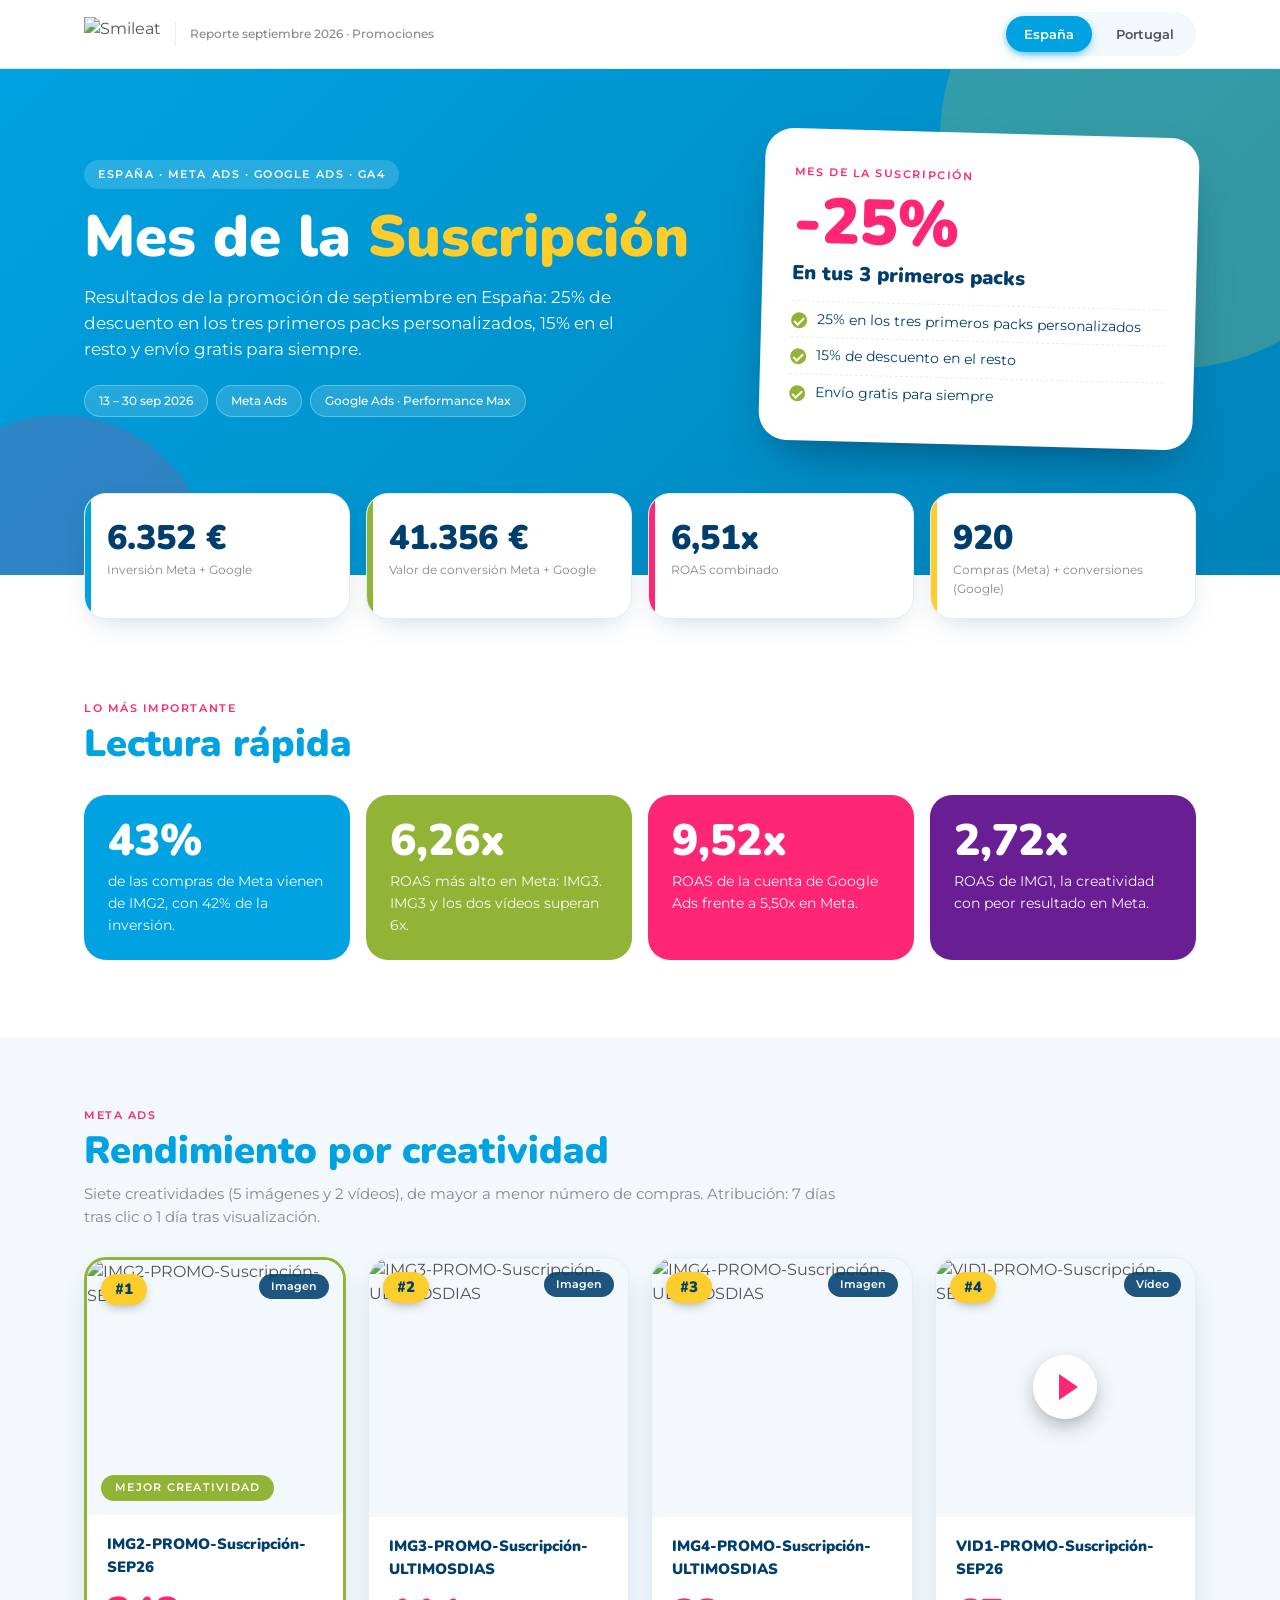
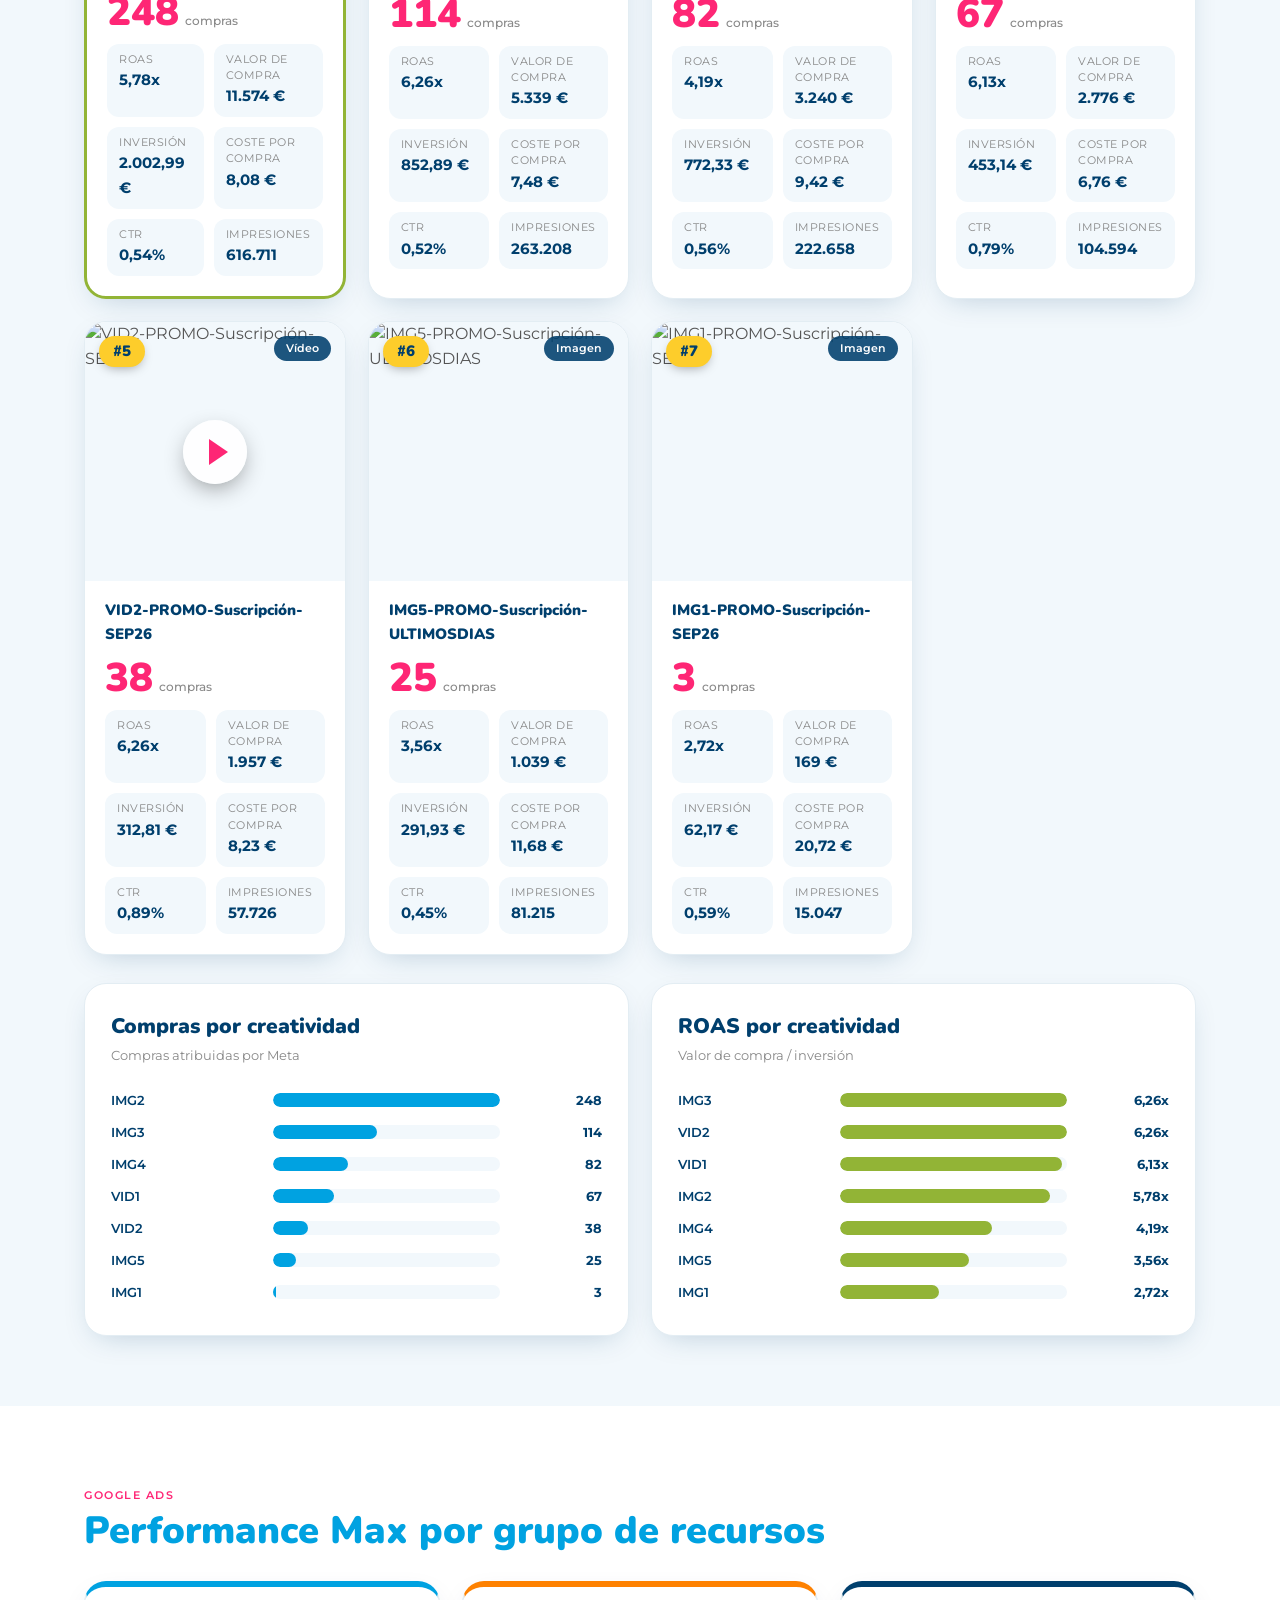
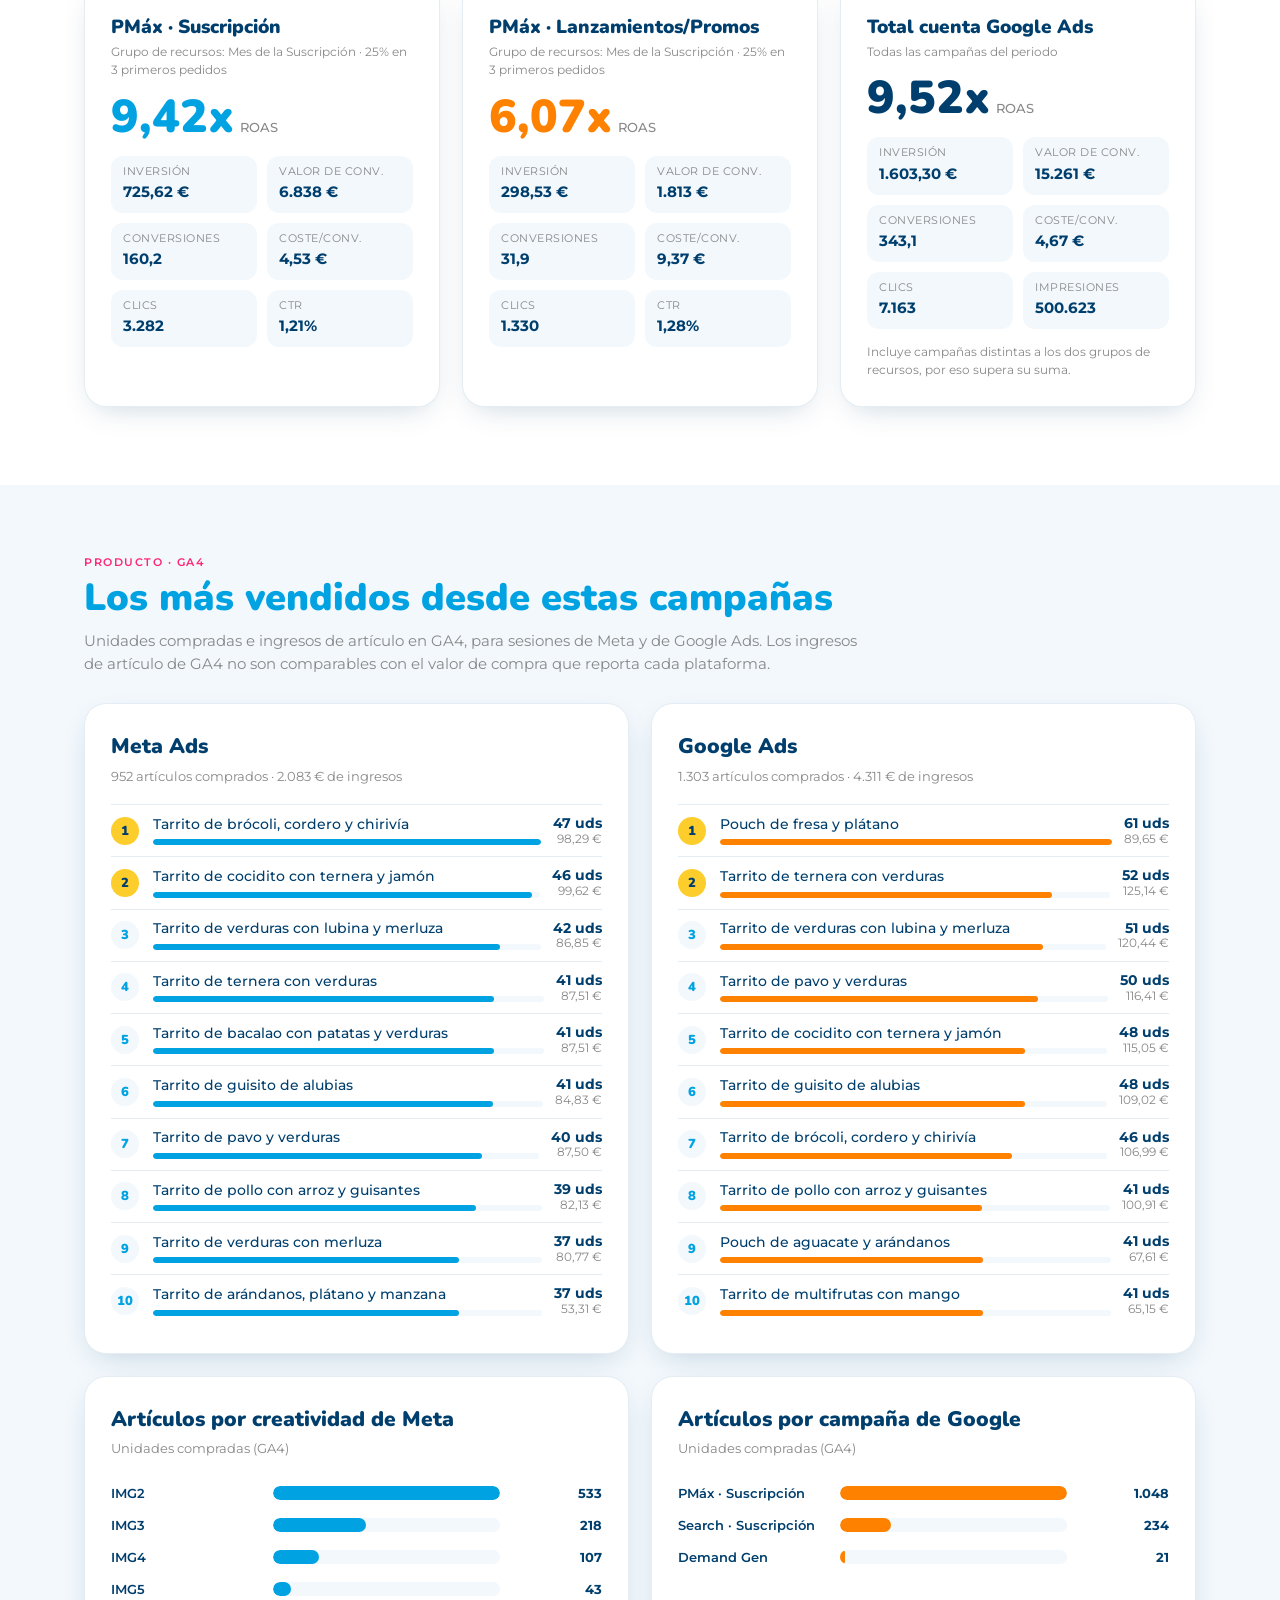
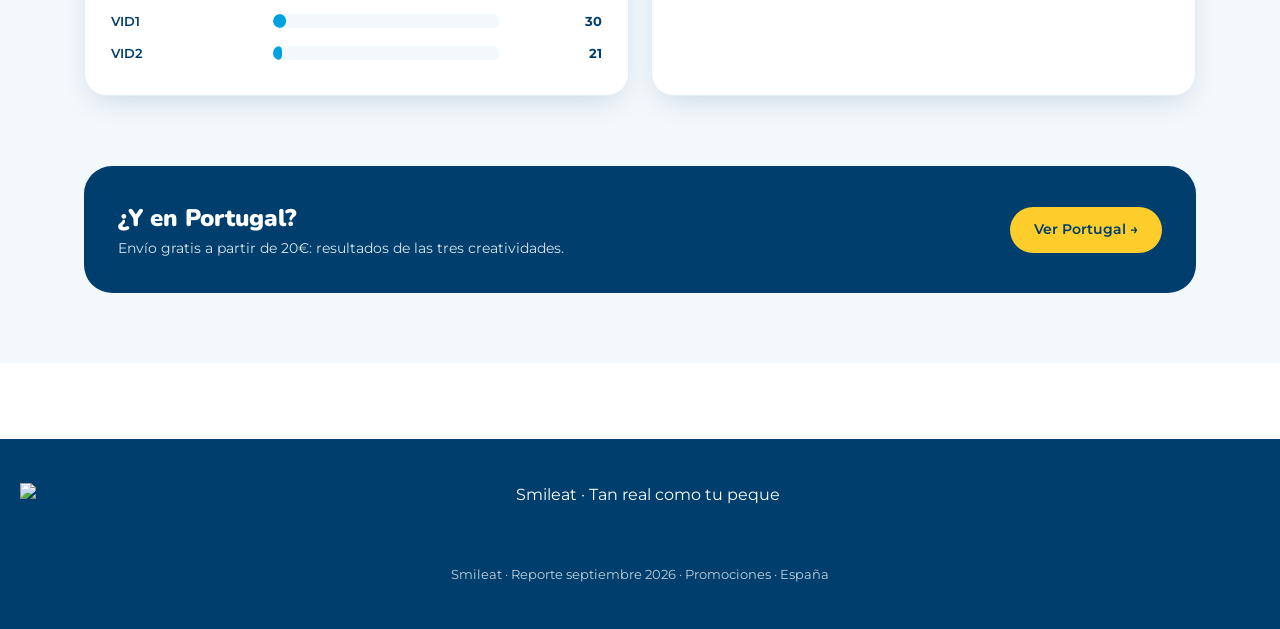
==== espana.html @ 11f6e11a "Add files via upload" ====
<!doctype html>
<html lang="es">
<head>
<meta charset="UTF-8">
<meta name="viewport" content="width=device-width, initial-scale=1.0">
<title>Smileat · Reporte septiembre 2026 · España</title>
<link rel="icon" type="image/png" sizes="32x32" href="assets/favicon-32.png">
<link rel="icon" type="image/png" sizes="192x192" href="assets/favicon-192.png">
<link rel="apple-touch-icon" href="assets/favicon-180.png">
<link rel="preconnect" href="https://fonts.googleapis.com"><link rel="preconnect" href="https://fonts.gstatic.com" crossorigin>
<link href="https://fonts.googleapis.com/css2?family=Montserrat:wght@400;500;600&family=Nunito:wght@800;900&display=swap" rel="stylesheet">
<link rel="stylesheet" href="style.css">
</head>
<body>
<header class="site-header" id="hdr"></header>

<section class="hero">
  <div class="wrap">
    <div>
      <span class="eyebrow">España · Meta Ads · Google Ads · GA4</span>
      <h1>Mes de la <em>Suscripción</em></h1>
      <p class="lede">Resultados de la promoción de septiembre en España: 25% de descuento en los tres primeros packs personalizados, 15% en el resto y envío gratis para siempre.</p>
      <div class="chips"><span class="chip">13 – 30 sep 2026</span><span class="chip">Meta Ads</span><span class="chip">Google Ads · Performance Max</span></div>
    </div>
    <div id="ticket"></div>
  </div>
</section>

<section class="kpis"><div class="wrap"><div class="kpi-row" id="kpis"></div></div></section>

<section class="block"><div class="wrap">
  <div class="block-head"><span class="kicker">Lo más importante</span><h2>Lectura rápida</h2></div>
  <div class="insights" id="insights"></div>
</div></section>

<section class="band"><div class="wrap">
  <div class="block-head"><span class="kicker">Meta Ads</span><h2>Rendimiento por creatividad</h2>
  <p>Siete creatividades (5 imágenes y 2 vídeos), de mayor a menor número de compras. Atribución: 7 días tras clic o 1 día tras visualización.</p></div>
  <div class="creative-grid" id="grid"></div>
  <div class="two" style="margin-top:28px">
    <div class="panel"><h3>Compras por creatividad</h3><div class="sub">Compras atribuidas por Meta</div><div id="b-res"></div></div>
    <div class="panel"><h3>ROAS por creatividad</h3><div class="sub">Valor de compra / inversión</div><div id="b-roas"></div></div>
  </div>
</div></section>

<section class="block"><div class="wrap">
  <div class="block-head"><span class="kicker">Google Ads</span><h2>Performance Max por grupo de recursos</h2></div>
  <div class="gcards" id="google"></div>
</div></section>

<section class="band"><div class="wrap">
  <div class="block-head"><span class="kicker">Producto · GA4</span><h2>Los más vendidos desde estas campañas</h2>
  <p>Unidades compradas e ingresos de artículo en GA4, para sesiones de Meta y de Google Ads. Los ingresos de artículo de GA4 no son comparables con el valor de compra que reporta cada plataforma.</p></div>
  <div class="two" id="prods"></div>
  <div class="two" style="margin-top:22px">
    <div class="panel"><h3>Artículos por creatividad de Meta</h3><div class="sub">Unidades compradas (GA4)</div><div id="b-ga-meta"></div></div>
    <div class="panel"><h3>Artículos por campaña de Google</h3><div class="sub">Unidades compradas (GA4)</div><div id="b-ga-google"></div></div>
  </div>
  <div class="cta"><div class="box"><div><h3>¿Y en Portugal?</h3><p>Envío gratis a partir de 20€: resultados de las tres creatividades.</p></div><a href="portugal.html">Ver Portugal →</a></div></div>
</div></section>

<footer class="site-footer" id="ftr"></footer>
<script src="data.js"></script><script src="common.js"></script><script src="es.js"></script>
</body>
</html>
---- style.css ----
:root{--blue:#00a2e1;--blue2:#0084b9;--navy:#003f6d;--green:#92b436;--pink:#fe2675;--yellow:#fdcd2b;--purple:#6a1e93;--orange:#fe8100;--g1:#545454;--g2:#888;--line:#e3edf3;--tint:#f2f8fc;--r:22px;--sh:0 10px 30px -12px rgba(0,63,109,.25)}
*{box-sizing:border-box;margin:0;padding:0}html{scroll-behavior:smooth}
body{font-family:'Montserrat',system-ui,sans-serif;color:var(--g1);line-height:1.55;background:#fff;-webkit-font-smoothing:antialiased}
h1,h2,h3,.num{font-family:'Nunito',sans-serif;font-weight:900}
.wrap{max-width:1160px;margin:0 auto;padding:0 24px}
img{max-width:100%;display:block}

/* header */
.site-header{background:rgba(255,255,255,.94);backdrop-filter:blur(8px);border-bottom:1px solid var(--line);position:sticky;top:0;z-index:20}
.site-header .wrap{display:flex;align-items:center;justify-content:space-between;height:68px;gap:16px}
.brand{display:flex;align-items:center;gap:14px}.brand-logo{height:34px;width:auto}
.brand-div{width:1px;height:24px;background:var(--line)}.header-tag{font-size:12px;color:var(--g2);font-weight:500}
.nav{display:flex;gap:6px;background:var(--tint);padding:4px;border-radius:99px}
.nav a{font-size:13px;font-weight:600;text-decoration:none;color:var(--g1);padding:8px 18px;border-radius:99px;transition:.2s}
.nav a.on{background:var(--blue);color:#fff;box-shadow:0 4px 12px -4px var(--blue)}
.nav a:not(.on):hover{background:#fff}

/* hero */
.hero{position:relative;overflow:hidden;color:#fff;padding:64px 0 130px;background:linear-gradient(135deg,var(--blue) 0%,var(--blue2) 100%)}
.hero.pt{background:linear-gradient(135deg,#0097d1 0%,#003f6d 100%)}
.hero:before,.hero:after{content:"";position:absolute;border-radius:50%;pointer-events:none}
.hero:before{width:460px;height:460px;right:-120px;top:-160px;background:rgba(253,205,43,.20)}
.hero:after{width:300px;height:300px;left:-90px;bottom:-140px;background:rgba(254,38,117,.18)}
.hero .wrap{position:relative;z-index:1;display:grid;grid-template-columns:1.25fr .85fr;gap:40px;align-items:center}
.eyebrow{display:inline-block;font-size:11px;letter-spacing:.14em;text-transform:uppercase;font-weight:600;background:rgba(255,255,255,.16);padding:6px 14px;border-radius:99px;margin-bottom:18px}
.hero h1{font-size:clamp(34px,5.2vw,58px);line-height:1.04;color:#fff;margin-bottom:16px}
.hero h1 em{font-style:normal;color:var(--yellow)}
.lede{font-size:17px;max-width:560px;opacity:.96}
.chips{display:flex;flex-wrap:wrap;gap:8px;margin-top:22px}
.chip{font-size:12px;font-weight:500;padding:6px 14px;border-radius:99px;background:rgba(255,255,255,.14);border:1px solid rgba(255,255,255,.28)}
.ticket{background:#fff;color:var(--navy);border-radius:28px;padding:30px;box-shadow:0 24px 50px -20px rgba(0,30,60,.55);position:relative;transform:rotate(1.5deg)}
.ticket .flag{font-size:11px;letter-spacing:.14em;font-weight:600;color:var(--pink)}
.ticket .hl{font-family:'Nunito';font-weight:900;font-size:64px;line-height:1;color:var(--pink);margin:6px 0 4px}
.ticket .hl small{font-size:22px;color:var(--navy)}
.ticket h3{font-size:20px;color:var(--navy);margin-bottom:12px}
.ticket ul{list-style:none;font-size:14px}.ticket li{padding:7px 0 7px 26px;position:relative;border-top:1px dashed var(--line)}
.ticket li:before{content:"";position:absolute;left:0;top:11px;width:16px;height:16px;border-radius:50%;background:var(--green)}
.ticket li:after{content:"";position:absolute;left:5px;top:14px;width:4px;height:8px;border:solid #fff;border-width:0 2px 2px 0;transform:rotate(45deg)}
.ticket .logo{height:26px;margin-top:16px}

/* kpis */
.kpis{margin-top:-82px;position:relative;z-index:2}
.kpi-row{display:grid;grid-template-columns:repeat(auto-fit,minmax(200px,1fr));gap:16px}
.kpi{background:#fff;border-radius:var(--r);padding:22px 22px 20px;box-shadow:var(--sh);border:1px solid var(--line);position:relative;overflow:hidden}
.kpi:before{content:"";position:absolute;left:0;top:0;bottom:0;width:6px;background:var(--c,var(--blue))}
.kpi .num{display:block;font-size:34px;color:var(--navy);line-height:1.1}
.kpi span{font-size:12px;color:var(--g2);display:block;margin-top:4px}

/* blocks */
.block{padding:76px 0 8px}.block:last-of-type{padding-bottom:76px}
.block-head{margin-bottom:30px;max-width:780px}
.kicker{display:inline-block;font-size:11px;letter-spacing:.14em;text-transform:uppercase;font-weight:600;color:var(--pink);margin-bottom:6px}
.block-head h2{font-size:clamp(26px,3.6vw,38px);color:var(--blue);line-height:1.1;margin-bottom:10px}
.block-head p{font-size:15px;color:var(--g2)}
.band{background:var(--tint);padding:64px 0 70px;margin-top:70px}.band .block-head{margin-bottom:28px}

/* insights */
.insights{display:grid;grid-template-columns:repeat(auto-fit,minmax(260px,1fr));gap:16px}
.insight{border-radius:var(--r);padding:24px;color:#fff;background:var(--c)}
.insight .num{font-size:44px;line-height:1;color:#fff}.insight p{font-size:14px;margin-top:8px;opacity:.95}

/* creatives */
.creative-grid{display:grid;grid-template-columns:repeat(auto-fill,minmax(260px,1fr));gap:22px}
.card{background:#fff;border:1px solid var(--line);border-radius:var(--r);overflow:hidden;display:flex;flex-direction:column;box-shadow:var(--sh);transition:transform .25s}
.card:hover{transform:translateY(-4px)}
.media{position:relative;background:var(--tint)}.media img{width:100%;aspect-ratio:1;object-fit:cover}
.rank{position:absolute;left:14px;top:14px;background:var(--yellow);color:var(--navy);font-family:'Nunito';font-weight:900;font-size:15px;border-radius:99px;padding:4px 14px;box-shadow:0 4px 12px -4px rgba(0,0,0,.4)}
.tag{position:absolute;right:14px;top:14px;background:rgba(0,63,109,.88);color:#fff;font-size:11px;font-weight:600;padding:4px 12px;border-radius:99px}
.play{position:absolute;left:50%;top:50%;width:64px;height:64px;margin:-32px 0 0 -32px;border-radius:50%;background:rgba(255,255,255,.92);box-shadow:0 8px 24px -6px rgba(0,0,0,.45)}
.play:after{content:"";position:absolute;left:26px;top:19px;border-left:19px solid var(--pink);border-top:13px solid transparent;border-bottom:13px solid transparent}
.card .body{padding:18px 20px 20px;display:flex;flex-direction:column;gap:12px;flex:1}
.card h3{font-size:15px;color:var(--navy);word-break:break-word}
.big{font-family:'Nunito';font-weight:900;font-size:40px;line-height:1;color:var(--pink)}.big small{font-family:'Montserrat';font-weight:500;font-size:12px;color:var(--g2);margin-left:6px}
.stats{display:grid;grid-template-columns:1fr 1fr;gap:10px}
.stat{background:var(--tint);border-radius:12px;padding:8px 12px}.stat span{display:block;font-size:10.5px;color:var(--g2);text-transform:uppercase;letter-spacing:.05em}.stat b{font-size:15px;color:var(--navy)}
.card.top{border:3px solid var(--green)}
.card.top .media:after{content:"MEJOR CREATIVIDAD";position:absolute;left:14px;bottom:14px;background:var(--green);color:#fff;font-size:10.5px;letter-spacing:.12em;font-weight:600;padding:5px 14px;border-radius:99px}

/* bars */
.panel{background:#fff;border:1px solid var(--line);border-radius:var(--r);padding:26px;box-shadow:var(--sh)}
.panel h3{font-size:21px;color:var(--navy);margin-bottom:4px}.panel .sub{font-size:12.5px;color:var(--g2);margin-bottom:18px}
.bar{display:grid;grid-template-columns:150px 1fr 90px;gap:12px;align-items:center;padding:6px 0;font-size:13px}
.bar .t{height:14px;background:var(--tint);border-radius:99px;overflow:hidden}.bar .t i{display:block;height:100%;border-radius:99px;background:var(--c,var(--blue));width:0;transition:width 1s cubic-bezier(.2,.8,.2,1)}
.bar b{text-align:right;color:var(--navy)}.bar .n{font-weight:600;color:var(--navy);white-space:nowrap;overflow:hidden;text-overflow:ellipsis}
.two{display:grid;grid-template-columns:repeat(auto-fit,minmax(340px,1fr));gap:22px}

/* google */
.gcards{display:grid;grid-template-columns:repeat(auto-fit,minmax(320px,1fr));gap:22px}
.gcard{border-radius:var(--r);padding:26px;background:#fff;border:1px solid var(--line);box-shadow:var(--sh);border-top:6px solid var(--c)}
.gcard h3{font-size:19px;color:var(--navy)}.gcard .sub{font-size:12px;color:var(--g2);margin-bottom:14px}
.gcard .num{font-size:46px;color:var(--c);line-height:1}.gcard .num small{font-size:13px;font-family:'Montserrat';font-weight:500;color:var(--g2);margin-left:6px}
.gcard .stats{margin-top:16px}
.note{font-size:12px;color:var(--g2);margin-top:14px}

/* products */
.prod{display:grid;grid-template-columns:30px 1fr auto;gap:12px;align-items:center;padding:10px 0;border-top:1px solid var(--line);font-size:13.5px}
.prod:first-of-type{border-top:0}
.prod .i{font-family:'Nunito';font-weight:900;width:28px;height:28px;border-radius:50%;background:var(--tint);color:var(--blue);display:grid;place-items:center;font-size:13px}
.prod:nth-of-type(-n+3) .i{background:var(--yellow);color:var(--navy)}
.prod .nm{color:var(--navy);font-weight:500;line-height:1.3}
.prod .nm .t{display:block;height:6px;background:var(--tint);border-radius:99px;margin-top:6px;overflow:hidden}.prod .nm .t i{display:block;height:100%;background:var(--c,var(--blue));border-radius:99px}
.prod .v{text-align:right;line-height:1.25}.prod .v b{color:var(--navy)}.prod .v em{display:block;font-style:normal;font-size:11.5px;color:var(--g2)}

.cta{margin:70px 0 0}.cta .box{background:var(--navy);border-radius:28px;padding:34px;color:#fff;display:flex;align-items:center;justify-content:space-between;gap:20px;flex-wrap:wrap}
.cta h3{color:#fff;font-size:24px}.cta p{opacity:.85;font-size:14px}.cta a{background:var(--yellow);color:var(--navy);font-weight:600;text-decoration:none;padding:12px 24px;border-radius:99px;font-size:14px}
.site-footer{background:var(--navy);color:#fff;text-align:center;padding:44px 20px;margin-top:76px}
.site-footer img{height:68px;margin:0 auto 14px}.site-footer p{font-size:12.5px;opacity:.75}

@media(max-width:860px){.hero .wrap{grid-template-columns:1fr}.ticket{transform:none}.bar{grid-template-columns:100px 1fr 70px}.header-tag,.brand-div{display:none}.hero{padding-bottom:110px}}
@media(max-width:520px){.wrap{padding:0 16px}.block{padding-top:54px}}
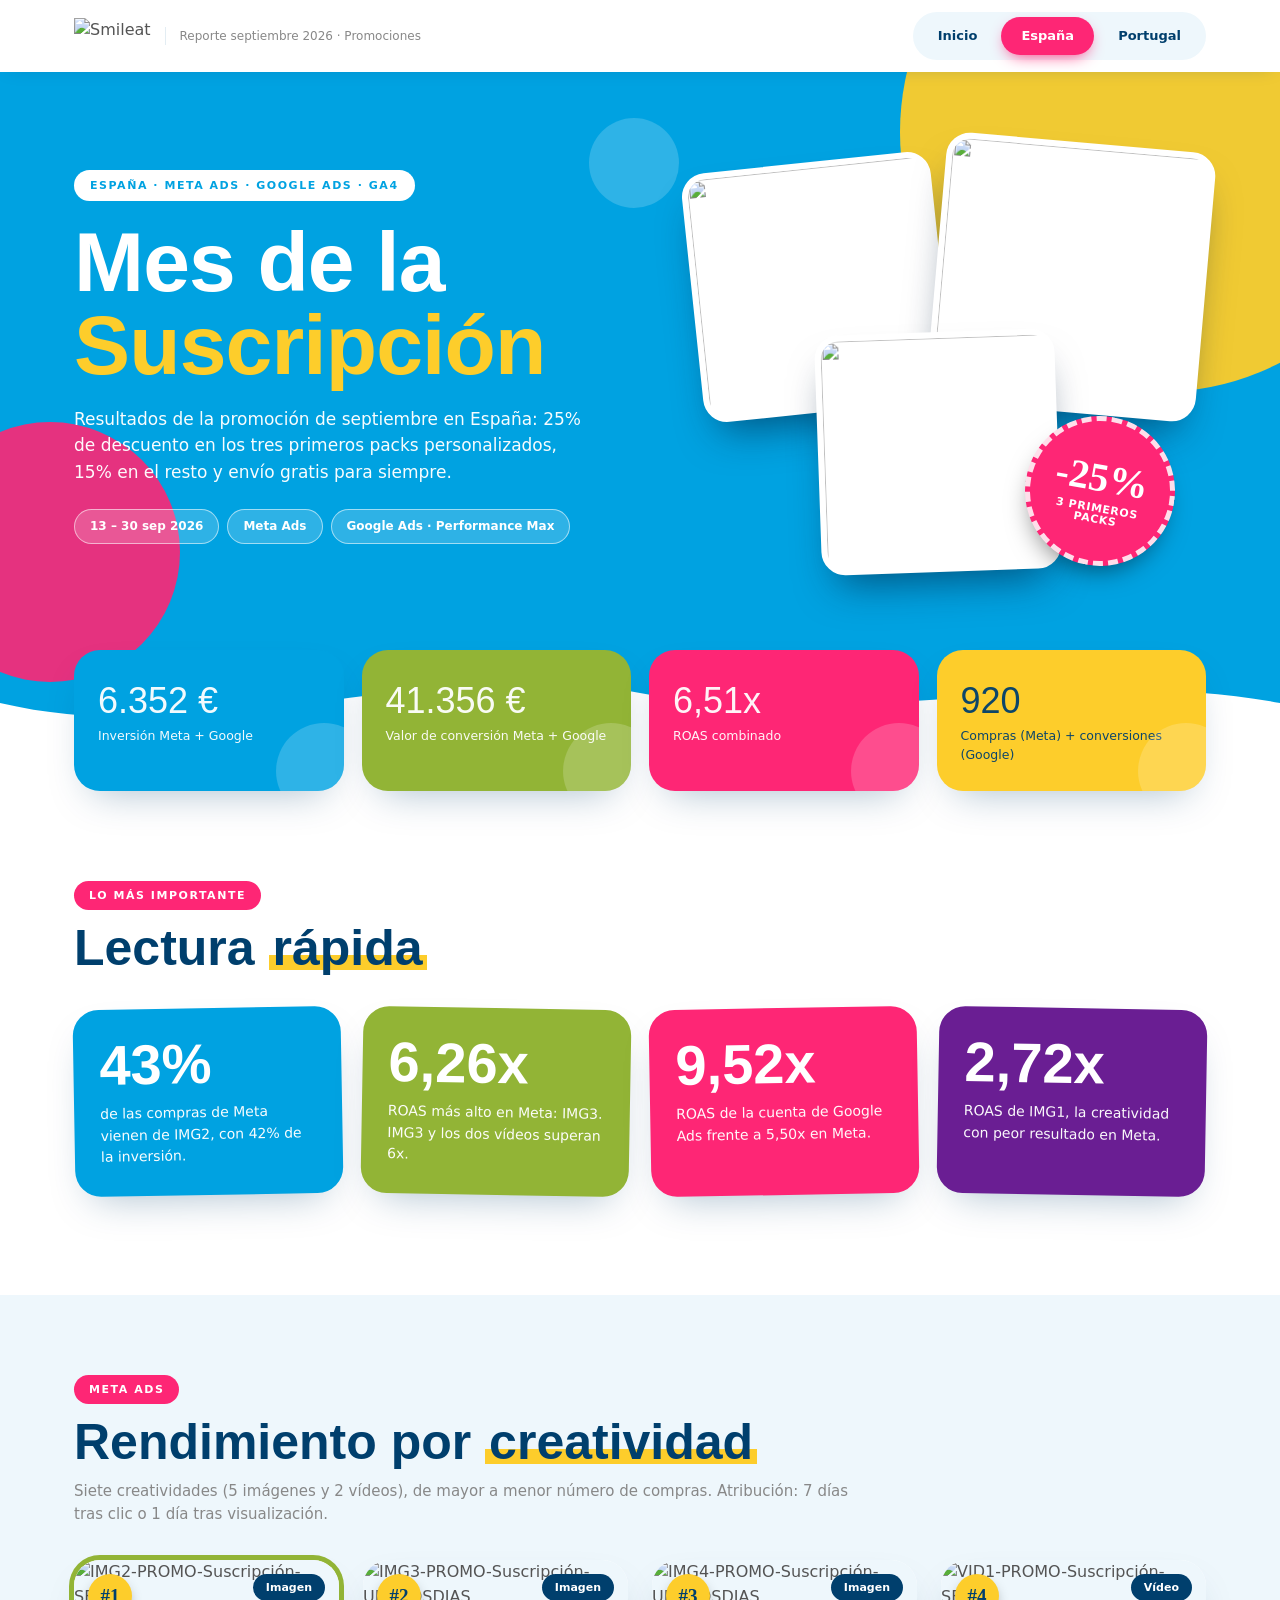
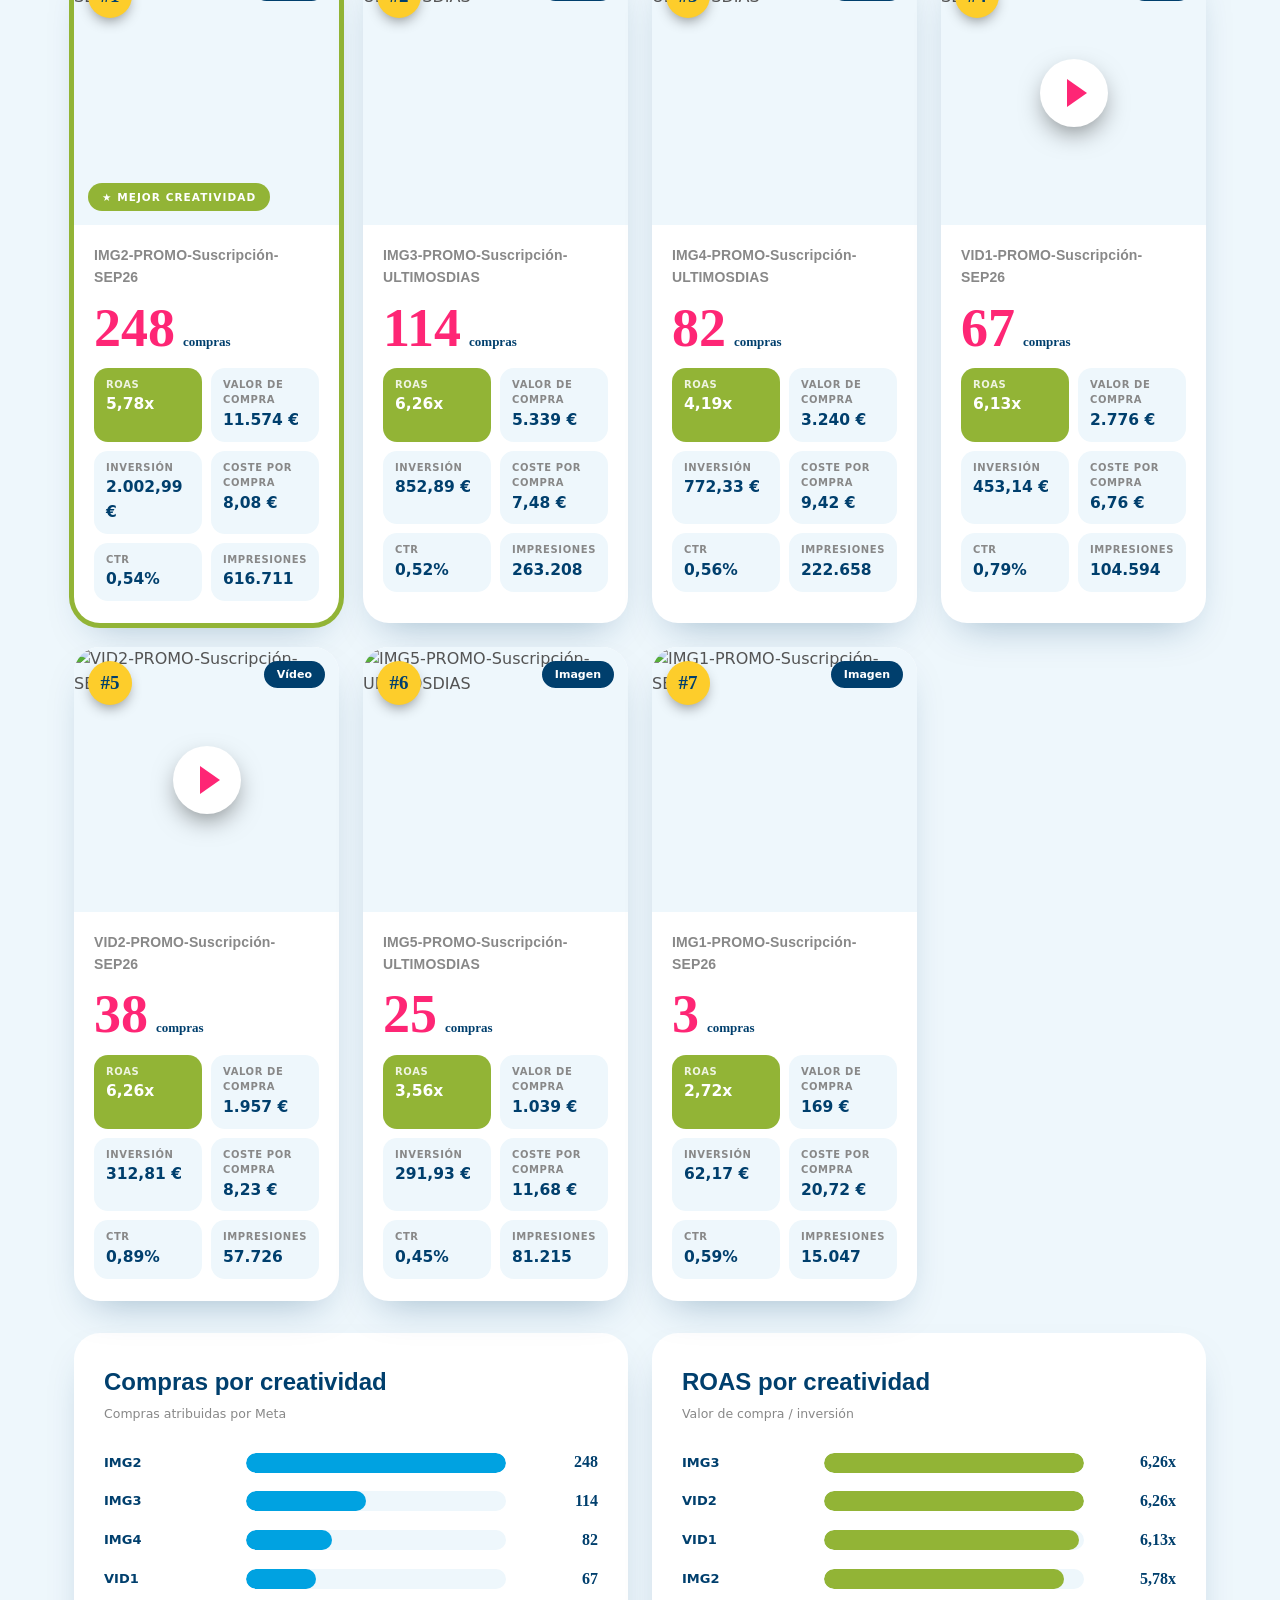
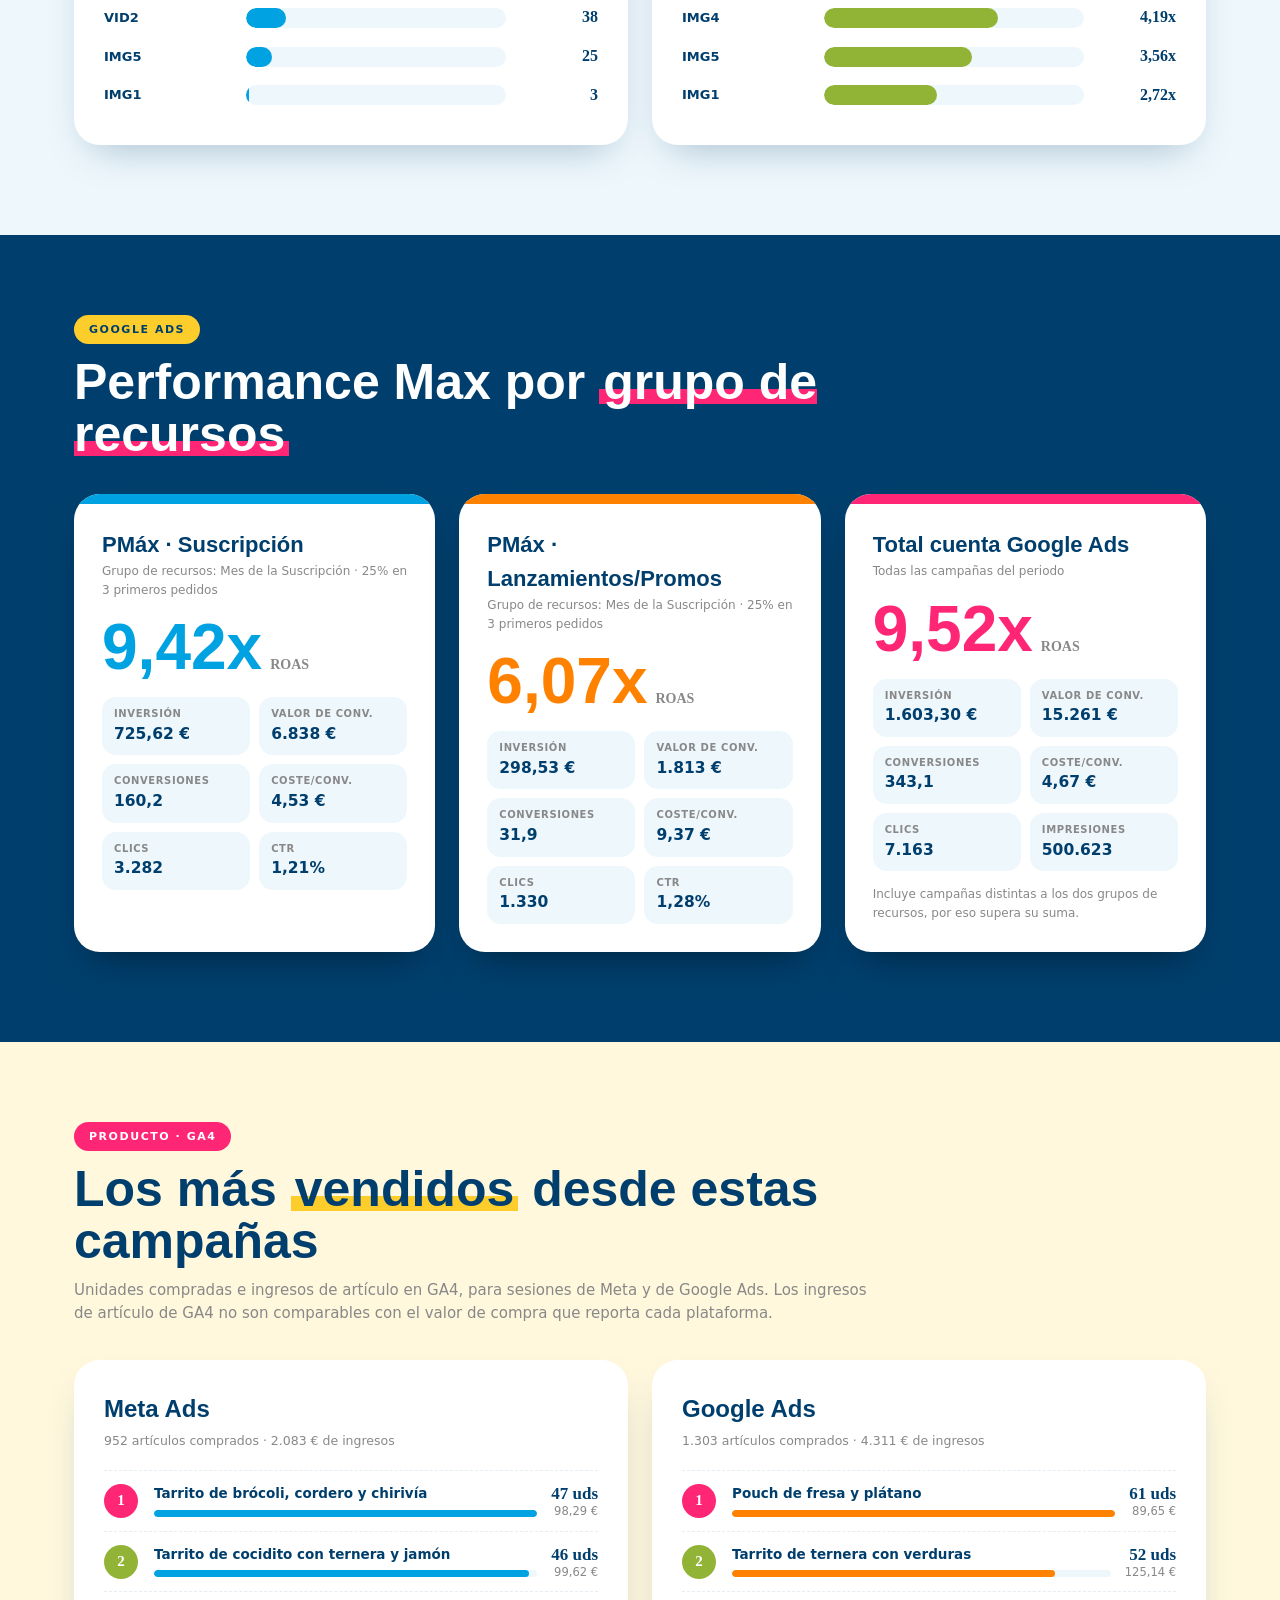
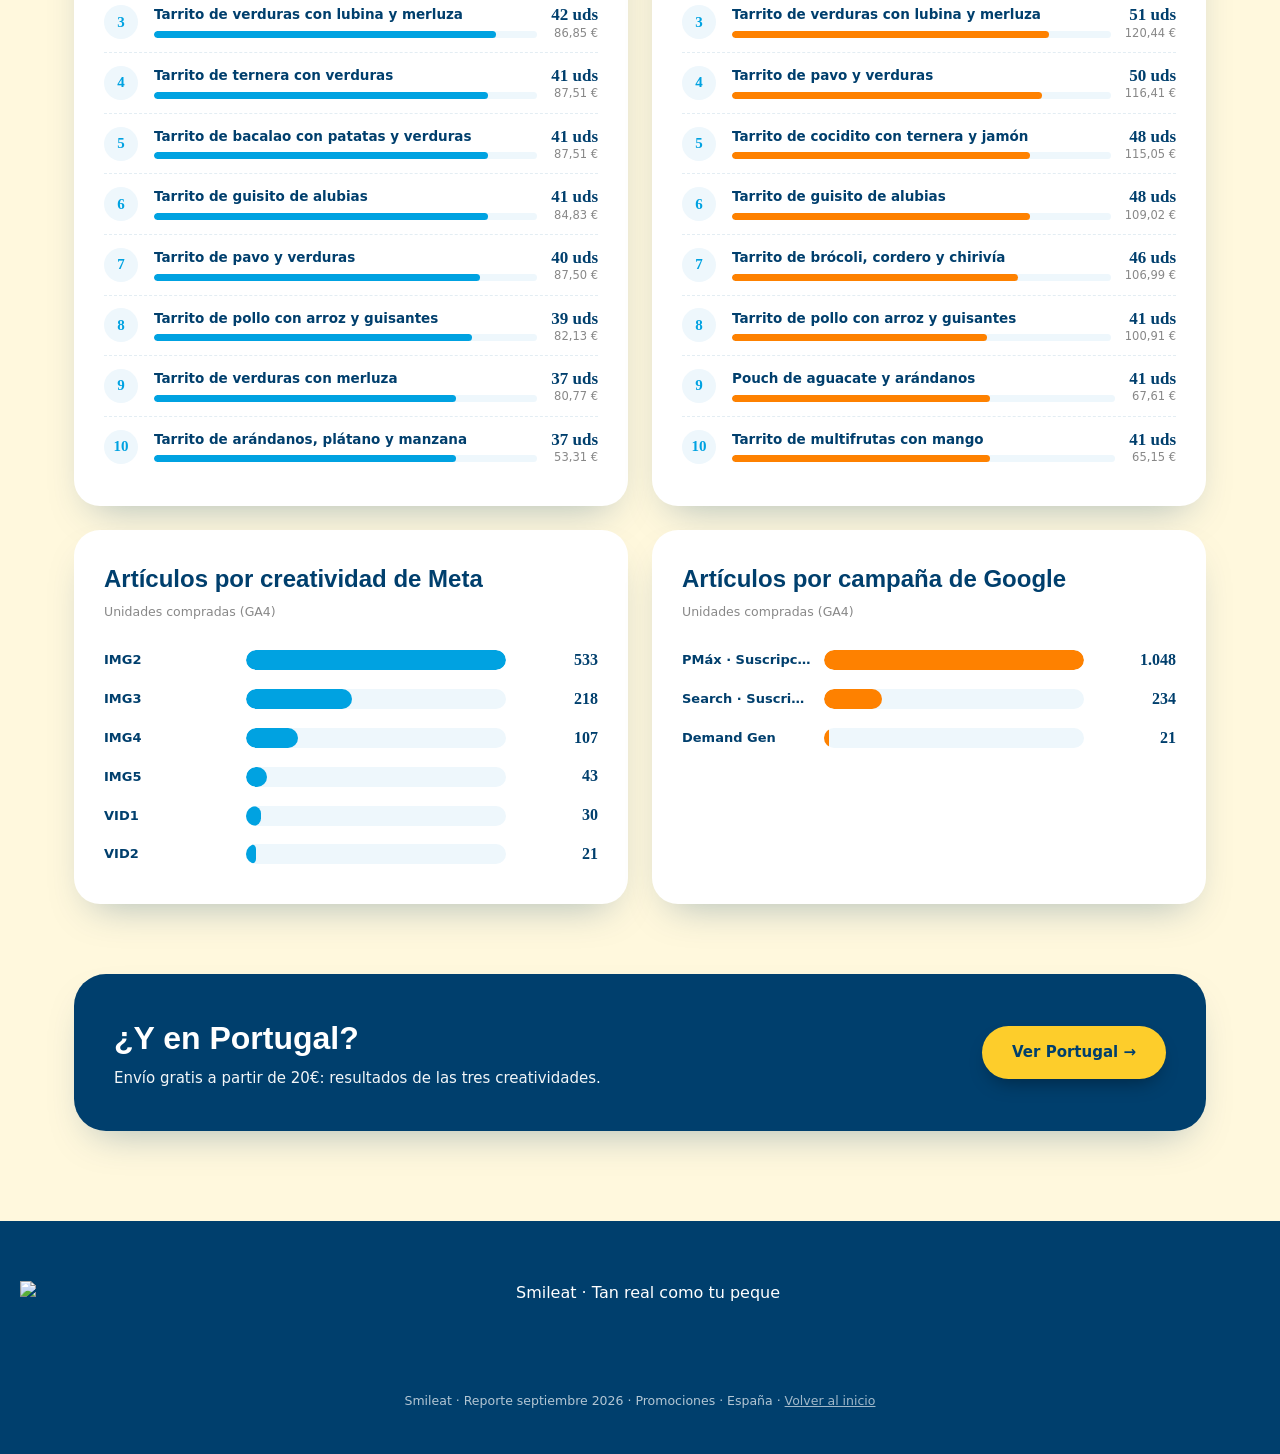
==== commit ccc8ae93: "Add files via upload" ====
--- a/espana.html
+++ b/espana.html
@@ -7,14 +7,12 @@
 <link rel="icon" type="image/png" sizes="32x32" href="assets/favicon-32.png">
 <link rel="icon" type="image/png" sizes="192x192" href="assets/favicon-192.png">
 <link rel="apple-touch-icon" href="assets/favicon-180.png">
-<link rel="preconnect" href="https://fonts.googleapis.com"><link rel="preconnect" href="https://fonts.gstatic.com" crossorigin>
-<link href="https://fonts.googleapis.com/css2?family=Montserrat:wght@400;500;600&family=Nunito:wght@800;900&display=swap" rel="stylesheet">
 <link rel="stylesheet" href="style.css">
 </head>
 <body>
 <header class="site-header" id="hdr"></header>
-
-<section class="hero">
+<section class="hero ">
+  <i class="blob b1"></i><i class="blob b2"></i><i class="blob b3"></i>
   <div class="wrap">
     <div>
       <span class="eyebrow">España · Meta Ads · Google Ads · GA4</span>
@@ -22,44 +20,44 @@
       <p class="lede">Resultados de la promoción de septiembre en España: 25% de descuento en los tres primeros packs personalizados, 15% en el resto y envío gratis para siempre.</p>
       <div class="chips"><span class="chip">13 – 30 sep 2026</span><span class="chip">Meta Ads</span><span class="chip">Google Ads · Performance Max</span></div>
     </div>
-    <div id="ticket"></div>
+    <div id="collage"></div>
   </div>
+  <div class="wave"><svg viewBox="0 0 1440 90" preserveAspectRatio="none"><path fill="#fff" d="M0,50 C240,100 480,0 720,40 C960,80 1200,10 1440,50 L1440,90 L0,90 Z"/></svg></div>
 </section>
-
 <section class="kpis"><div class="wrap"><div class="kpi-row" id="kpis"></div></div></section>
 
 <section class="block"><div class="wrap">
-  <div class="block-head"><span class="kicker">Lo más importante</span><h2>Lectura rápida</h2></div>
+  <div class="block-head"><span class="kicker">Lo más importante</span><h2>Lectura <u>rápida</u></h2></div>
   <div class="insights" id="insights"></div>
 </div></section>
 
-<section class="band"><div class="wrap">
-  <div class="block-head"><span class="kicker">Meta Ads</span><h2>Rendimiento por creatividad</h2>
+<section class="band sky"><div class="wrap">
+  <div class="block-head"><span class="kicker">Meta Ads</span><h2>Rendimiento por <u>creatividad</u></h2>
   <p>Siete creatividades (5 imágenes y 2 vídeos), de mayor a menor número de compras. Atribución: 7 días tras clic o 1 día tras visualización.</p></div>
   <div class="creative-grid" id="grid"></div>
-  <div class="two" style="margin-top:28px">
+  <div class="two" style="margin-top:32px">
     <div class="panel"><h3>Compras por creatividad</h3><div class="sub">Compras atribuidas por Meta</div><div id="b-res"></div></div>
     <div class="panel"><h3>ROAS por creatividad</h3><div class="sub">Valor de compra / inversión</div><div id="b-roas"></div></div>
   </div>
 </div></section>
 
-<section class="block"><div class="wrap">
-  <div class="block-head"><span class="kicker">Google Ads</span><h2>Performance Max por grupo de recursos</h2></div>
+<section class="band dark" style="margin-top:0"><div class="wrap">
+  <div class="block-head"><span class="kicker">Google Ads</span><h2>Performance Max por <u style="background:linear-gradient(transparent 62%,var(--pink) 62%,var(--pink) 90%,transparent 90%)">grupo de recursos</u></h2></div>
   <div class="gcards" id="google"></div>
 </div></section>
 
-<section class="band"><div class="wrap">
-  <div class="block-head"><span class="kicker">Producto · GA4</span><h2>Los más vendidos desde estas campañas</h2>
+<section class="band cream" style="margin-top:0"><div class="wrap">
+  <div class="block-head"><span class="kicker">Producto · GA4</span><h2>Los más <u>vendidos</u> desde estas campañas</h2>
   <p>Unidades compradas e ingresos de artículo en GA4, para sesiones de Meta y de Google Ads. Los ingresos de artículo de GA4 no son comparables con el valor de compra que reporta cada plataforma.</p></div>
   <div class="two" id="prods"></div>
-  <div class="two" style="margin-top:22px">
+  <div class="two" style="margin-top:24px">
     <div class="panel"><h3>Artículos por creatividad de Meta</h3><div class="sub">Unidades compradas (GA4)</div><div id="b-ga-meta"></div></div>
     <div class="panel"><h3>Artículos por campaña de Google</h3><div class="sub">Unidades compradas (GA4)</div><div id="b-ga-google"></div></div>
   </div>
-  <div class="cta"><div class="box"><div><h3>¿Y en Portugal?</h3><p>Envío gratis a partir de 20€: resultados de las tres creatividades.</p></div><a href="portugal.html">Ver Portugal →</a></div></div>
+  <div class="cta"><div class="box" style="--c:var(--navy)"><div><h3>¿Y en Portugal?</h3><p>Envío gratis a partir de 20€: resultados de las tres creatividades.</p></div><a href="portugal.html">Ver Portugal →</a></div></div>
 </div></section>
 
-<footer class="site-footer" id="ftr"></footer>
+<footer class="site-footer" id="ftr" style="margin-top:0"></footer>
 <script src="data.js"></script><script src="common.js"></script><script src="es.js"></script>
 </body>
 </html>
--- a/style.css
+++ b/style.css
@@ -1,110 +1,152 @@
-:root{--blue:#00a2e1;--blue2:#0084b9;--navy:#003f6d;--green:#92b436;--pink:#fe2675;--yellow:#fdcd2b;--purple:#6a1e93;--orange:#fe8100;--g1:#545454;--g2:#888;--line:#e3edf3;--tint:#f2f8fc;--r:22px;--sh:0 10px 30px -12px rgba(0,63,109,.25)}
+@font-face{font-family:'Nunito';font-weight:800;font-display:swap;src:url(assets/fonts/nunito-latin-800-normal.woff2) format('woff2')}
+@font-face{font-family:'Nunito';font-weight:900;font-display:swap;src:url(assets/fonts/nunito-latin-900-normal.woff2) format('woff2')}
+@font-face{font-family:'Montserrat';font-weight:400;font-display:swap;src:url(assets/fonts/montserrat-latin-400-normal.woff2) format('woff2')}
+@font-face{font-family:'Montserrat';font-weight:500;font-display:swap;src:url(assets/fonts/montserrat-latin-500-normal.woff2) format('woff2')}
+@font-face{font-family:'Montserrat';font-weight:600;font-display:swap;src:url(assets/fonts/montserrat-latin-600-normal.woff2) format('woff2')}
+:root{--blue:#00a2e1;--blue2:#0084b9;--navy:#003f6d;--green:#92b436;--pink:#fe2675;--yellow:#fdcd2b;--purple:#6a1e93;--orange:#fe8100;--g1:#545454;--g2:#888;--line:#e3edf3;--tint:#eef7fc;--cream:#fff8dd;--r:26px;--sh:0 18px 40px -18px rgba(0,63,109,.35)}
 *{box-sizing:border-box;margin:0;padding:0}html{scroll-behavior:smooth}
-body{font-family:'Montserrat',system-ui,sans-serif;color:var(--g1);line-height:1.55;background:#fff;-webkit-font-smoothing:antialiased}
+body{font-family:'Montserrat',system-ui,sans-serif;color:var(--g1);line-height:1.55;background:#fff;-webkit-font-smoothing:antialiased;overflow-x:hidden}
 h1,h2,h3,.num{font-family:'Nunito',sans-serif;font-weight:900}
-.wrap{max-width:1160px;margin:0 auto;padding:0 24px}
-img{max-width:100%;display:block}
+.wrap{max-width:1180px;margin:0 auto;padding:0 24px}img{max-width:100%;display:block}a{color:inherit}
 
 /* header */
-.site-header{background:rgba(255,255,255,.94);backdrop-filter:blur(8px);border-bottom:1px solid var(--line);position:sticky;top:0;z-index:20}
-.site-header .wrap{display:flex;align-items:center;justify-content:space-between;height:68px;gap:16px}
-.brand{display:flex;align-items:center;gap:14px}.brand-logo{height:34px;width:auto}
-.brand-div{width:1px;height:24px;background:var(--line)}.header-tag{font-size:12px;color:var(--g2);font-weight:500}
-.nav{display:flex;gap:6px;background:var(--tint);padding:4px;border-radius:99px}
-.nav a{font-size:13px;font-weight:600;text-decoration:none;color:var(--g1);padding:8px 18px;border-radius:99px;transition:.2s}
-.nav a.on{background:var(--blue);color:#fff;box-shadow:0 4px 12px -4px var(--blue)}
-.nav a:not(.on):hover{background:#fff}
+.site-header{background:rgba(255,255,255,.95);backdrop-filter:blur(10px);position:sticky;top:0;z-index:30;box-shadow:0 2px 20px -10px rgba(0,63,109,.4)}
+.site-header .wrap{display:flex;align-items:center;justify-content:space-between;height:72px;gap:16px}
+.brand{display:flex;align-items:center;gap:14px;text-decoration:none}.brand-logo{height:36px;width:auto}
+.header-tag{font-size:12px;color:var(--g2);font-weight:500;padding-left:14px;border-left:1px solid var(--line)}
+.nav{display:flex;gap:4px;background:var(--tint);padding:5px;border-radius:99px}
+.nav a{font-size:13px;font-weight:600;text-decoration:none;color:var(--navy);padding:9px 20px;border-radius:99px;transition:.2s}
+.nav a.on{background:var(--pink);color:#fff;box-shadow:0 6px 16px -6px var(--pink)}.nav a:not(.on):hover{background:#fff}
 
 /* hero */
-.hero{position:relative;overflow:hidden;color:#fff;padding:64px 0 130px;background:linear-gradient(135deg,var(--blue) 0%,var(--blue2) 100%)}
-.hero.pt{background:linear-gradient(135deg,#0097d1 0%,#003f6d 100%)}
-.hero:before,.hero:after{content:"";position:absolute;border-radius:50%;pointer-events:none}
-.hero:before{width:460px;height:460px;right:-120px;top:-160px;background:rgba(253,205,43,.20)}
-.hero:after{width:300px;height:300px;left:-90px;bottom:-140px;background:rgba(254,38,117,.18)}
-.hero .wrap{position:relative;z-index:1;display:grid;grid-template-columns:1.25fr .85fr;gap:40px;align-items:center}
-.eyebrow{display:inline-block;font-size:11px;letter-spacing:.14em;text-transform:uppercase;font-weight:600;background:rgba(255,255,255,.16);padding:6px 14px;border-radius:99px;margin-bottom:18px}
-.hero h1{font-size:clamp(34px,5.2vw,58px);line-height:1.04;color:#fff;margin-bottom:16px}
-.hero h1 em{font-style:normal;color:var(--yellow)}
-.lede{font-size:17px;max-width:560px;opacity:.96}
-.chips{display:flex;flex-wrap:wrap;gap:8px;margin-top:22px}
-.chip{font-size:12px;font-weight:500;padding:6px 14px;border-radius:99px;background:rgba(255,255,255,.14);border:1px solid rgba(255,255,255,.28)}
-.ticket{background:#fff;color:var(--navy);border-radius:28px;padding:30px;box-shadow:0 24px 50px -20px rgba(0,30,60,.55);position:relative;transform:rotate(1.5deg)}
-.ticket .flag{font-size:11px;letter-spacing:.14em;font-weight:600;color:var(--pink)}
-.ticket .hl{font-family:'Nunito';font-weight:900;font-size:64px;line-height:1;color:var(--pink);margin:6px 0 4px}
-.ticket .hl small{font-size:22px;color:var(--navy)}
-.ticket h3{font-size:20px;color:var(--navy);margin-bottom:12px}
-.ticket ul{list-style:none;font-size:14px}.ticket li{padding:7px 0 7px 26px;position:relative;border-top:1px dashed var(--line)}
-.ticket li:before{content:"";position:absolute;left:0;top:11px;width:16px;height:16px;border-radius:50%;background:var(--green)}
-.ticket li:after{content:"";position:absolute;left:5px;top:14px;width:4px;height:8px;border:solid #fff;border-width:0 2px 2px 0;transform:rotate(45deg)}
-.ticket .logo{height:26px;margin-top:16px}
+.hero{position:relative;overflow:hidden;color:#fff;padding:70px 0 170px;background:var(--blue)}
+.hero.pt{background:var(--navy)}
+.hero .blob{position:absolute;border-radius:50%;pointer-events:none}
+.hero .b1{width:520px;height:520px;right:-140px;top:-200px;background:var(--yellow);opacity:.95}
+.hero.pt .b1{background:var(--green)}
+.hero .b2{width:260px;height:260px;left:-80px;bottom:60px;background:var(--pink);opacity:.9}
+.hero .b3{width:90px;height:90px;left:46%;top:46px;background:#fff;opacity:.18}
+.hero .wrap{position:relative;z-index:1;display:grid;grid-template-columns:1.1fr 1fr;gap:30px;align-items:center}
+.eyebrow{display:inline-block;font-size:11px;letter-spacing:.14em;text-transform:uppercase;font-weight:600;background:#fff;color:var(--blue);padding:7px 16px;border-radius:99px;margin-bottom:20px}
+.hero.pt .eyebrow{color:var(--navy)}
+.hero h1{font-size:clamp(42px,6.6vw,84px);line-height:.98;color:#fff;margin-bottom:20px;letter-spacing:-.01em}
+.hero h1 em{font-style:normal;color:var(--yellow);display:block}
+.hero.pt h1 em{color:var(--green)}
+.lede{font-size:17px;max-width:520px;opacity:.97}
+.chips{display:flex;flex-wrap:wrap;gap:8px;margin-top:24px}
+.chip{font-size:12px;font-weight:600;padding:7px 15px;border-radius:99px;background:rgba(255,255,255,.18);border:1.5px solid rgba(255,255,255,.55)}
+.collage{position:relative;height:430px}
+.collage img{position:absolute;border-radius:24px;border:6px solid #fff;box-shadow:0 24px 40px -16px rgba(0,30,60,.6);object-fit:cover;background:#fff}
+.collage .c1{width:250px;height:250px;left:2%;top:20px;transform:rotate(-6deg)}
+.collage .c2{width:270px;height:270px;right:0;top:0;transform:rotate(5deg)}
+.collage .c3{width:240px;height:240px;left:26%;bottom:0;transform:rotate(-2deg);z-index:2}
+.sticker{position:absolute;z-index:4;right:6%;bottom:6px;width:150px;height:150px;border-radius:50%;background:var(--pink);color:#fff;display:flex;flex-direction:column;align-items:center;justify-content:center;transform:rotate(10deg);box-shadow:0 14px 26px -10px rgba(0,0,0,.5);border:5px dashed rgba(255,255,255,.85);text-align:center;line-height:1}
+.sticker b{font-family:'Nunito';font-weight:900;font-size:40px}.sticker span{font-size:11px;font-weight:600;letter-spacing:.06em;margin-top:5px;padding:0 10px}
+.wave{position:absolute;left:0;right:0;bottom:-1px;height:90px;z-index:2}.wave svg{display:block;width:100%;height:100%}
 
 /* kpis */
-.kpis{margin-top:-82px;position:relative;z-index:2}
-.kpi-row{display:grid;grid-template-columns:repeat(auto-fit,minmax(200px,1fr));gap:16px}
-.kpi{background:#fff;border-radius:var(--r);padding:22px 22px 20px;box-shadow:var(--sh);border:1px solid var(--line);position:relative;overflow:hidden}
-.kpi:before{content:"";position:absolute;left:0;top:0;bottom:0;width:6px;background:var(--c,var(--blue))}
-.kpi .num{display:block;font-size:34px;color:var(--navy);line-height:1.1}
-.kpi span{font-size:12px;color:var(--g2);display:block;margin-top:4px}
+.kpis{margin-top:-92px;position:relative;z-index:5}
+.kpi-row{display:grid;grid-template-columns:repeat(auto-fit,minmax(210px,1fr));gap:18px}
+.kpi{border-radius:var(--r);padding:26px 24px;background:var(--c);color:#fff;box-shadow:var(--sh);position:relative;overflow:hidden}
+.kpi:after{content:"";position:absolute;right:-28px;bottom:-28px;width:96px;height:96px;border-radius:50%;background:rgba(255,255,255,.18)}
+.kpi .num{display:block;font-size:36px;line-height:1.05;white-space:nowrap}.kpi span{font-size:12.5px;display:block;margin-top:6px;font-weight:500;opacity:.95}
+.kpi.dk{color:var(--navy)}
 
-/* blocks */
-.block{padding:76px 0 8px}.block:last-of-type{padding-bottom:76px}
-.block-head{margin-bottom:30px;max-width:780px}
-.kicker{display:inline-block;font-size:11px;letter-spacing:.14em;text-transform:uppercase;font-weight:600;color:var(--pink);margin-bottom:6px}
-.block-head h2{font-size:clamp(26px,3.6vw,38px);color:var(--blue);line-height:1.1;margin-bottom:10px}
+/* sections */
+.block{padding:90px 0 20px}
+.block-head{margin-bottom:34px;max-width:800px}
+.kicker{display:inline-block;font-size:11px;letter-spacing:.14em;text-transform:uppercase;font-weight:600;color:#fff;background:var(--pink);padding:6px 15px;border-radius:99px;margin-bottom:12px}
+.block-head h2{font-size:clamp(30px,4.4vw,50px);color:var(--navy);line-height:1.04;margin-bottom:12px}
+.block-head h2 u{text-decoration:none;background:linear-gradient(transparent 62%,var(--yellow) 62%,var(--yellow) 90%,transparent 90%);padding:0 4px}
 .block-head p{font-size:15px;color:var(--g2)}
-.band{background:var(--tint);padding:64px 0 70px;margin-top:70px}.band .block-head{margin-bottom:28px}
+.band{padding:80px 0 90px;margin-top:80px;position:relative}
+.band.sky{background:var(--tint)}.band.cream{background:var(--cream)}.band.dark{background:var(--navy);color:#fff}
+.band.dark .block-head h2{color:#fff}.band.dark .block-head p{color:rgba(255,255,255,.75)}.band.dark .kicker{background:var(--yellow);color:var(--navy)}
 
 /* insights */
-.insights{display:grid;grid-template-columns:repeat(auto-fit,minmax(260px,1fr));gap:16px}
-.insight{border-radius:var(--r);padding:24px;color:#fff;background:var(--c)}
-.insight .num{font-size:44px;line-height:1;color:#fff}.insight p{font-size:14px;margin-top:8px;opacity:.95}
+.insights{display:grid;grid-template-columns:repeat(auto-fit,minmax(250px,1fr));gap:20px}
+.insight{border-radius:var(--r);padding:28px 26px;color:#fff;background:var(--c);box-shadow:var(--sh)}
+.insight:nth-child(odd){transform:rotate(-1deg)}.insight:nth-child(even){transform:rotate(1deg)}
+.insight .num{font-size:56px;line-height:1;color:#fff}.insight p{font-size:14px;margin-top:10px;opacity:.97;font-weight:500}
 
 /* creatives */
-.creative-grid{display:grid;grid-template-columns:repeat(auto-fill,minmax(260px,1fr));gap:22px}
-.card{background:#fff;border:1px solid var(--line);border-radius:var(--r);overflow:hidden;display:flex;flex-direction:column;box-shadow:var(--sh);transition:transform .25s}
-.card:hover{transform:translateY(-4px)}
+.creative-grid{display:grid;grid-template-columns:repeat(auto-fill,minmax(262px,1fr));gap:24px}
+.card{background:#fff;border-radius:var(--r);overflow:hidden;display:flex;flex-direction:column;box-shadow:var(--sh);transition:transform .25s,box-shadow .25s;position:relative}
+.card:hover{transform:translateY(-6px) rotate(-.4deg)}
 .media{position:relative;background:var(--tint)}.media img{width:100%;aspect-ratio:1;object-fit:cover}
-.rank{position:absolute;left:14px;top:14px;background:var(--yellow);color:var(--navy);font-family:'Nunito';font-weight:900;font-size:15px;border-radius:99px;padding:4px 14px;box-shadow:0 4px 12px -4px rgba(0,0,0,.4)}
-.tag{position:absolute;right:14px;top:14px;background:rgba(0,63,109,.88);color:#fff;font-size:11px;font-weight:600;padding:4px 12px;border-radius:99px}
-.play{position:absolute;left:50%;top:50%;width:64px;height:64px;margin:-32px 0 0 -32px;border-radius:50%;background:rgba(255,255,255,.92);box-shadow:0 8px 24px -6px rgba(0,0,0,.45)}
-.play:after{content:"";position:absolute;left:26px;top:19px;border-left:19px solid var(--pink);border-top:13px solid transparent;border-bottom:13px solid transparent}
-.card .body{padding:18px 20px 20px;display:flex;flex-direction:column;gap:12px;flex:1}
-.card h3{font-size:15px;color:var(--navy);word-break:break-word}
-.big{font-family:'Nunito';font-weight:900;font-size:40px;line-height:1;color:var(--pink)}.big small{font-family:'Montserrat';font-weight:500;font-size:12px;color:var(--g2);margin-left:6px}
-.stats{display:grid;grid-template-columns:1fr 1fr;gap:10px}
-.stat{background:var(--tint);border-radius:12px;padding:8px 12px}.stat span{display:block;font-size:10.5px;color:var(--g2);text-transform:uppercase;letter-spacing:.05em}.stat b{font-size:15px;color:var(--navy)}
-.card.top{border:3px solid var(--green)}
-.card.top .media:after{content:"MEJOR CREATIVIDAD";position:absolute;left:14px;bottom:14px;background:var(--green);color:#fff;font-size:10.5px;letter-spacing:.12em;font-weight:600;padding:5px 14px;border-radius:99px}
+.rank{position:absolute;left:14px;top:14px;width:44px;height:44px;border-radius:50%;background:var(--yellow);color:var(--navy);font-family:'Nunito';font-weight:900;font-size:19px;display:grid;place-items:center;box-shadow:0 6px 14px -4px rgba(0,0,0,.45)}
+.tag{position:absolute;right:14px;top:14px;background:var(--navy);color:#fff;font-size:11px;font-weight:600;padding:5px 13px;border-radius:99px}
+.play{position:absolute;left:50%;top:50%;width:68px;height:68px;margin:-34px 0 0 -34px;border-radius:50%;background:#fff;box-shadow:0 10px 26px -6px rgba(0,0,0,.5)}
+.play:after{content:"";position:absolute;left:27px;top:20px;border-left:20px solid var(--pink);border-top:14px solid transparent;border-bottom:14px solid transparent}
+.card .body{padding:20px 20px 22px;display:flex;flex-direction:column;gap:14px;flex:1}
+.card h3{font-size:14px;color:var(--g2);font-weight:800;word-break:break-word;letter-spacing:.01em}
+.big{font-family:'Nunito';font-weight:900;font-size:54px;line-height:.95;color:var(--pink)}.big small{font-family:'Montserrat';font-weight:600;font-size:13px;color:var(--navy);margin-left:8px}
+.stats{display:grid;grid-template-columns:1fr 1fr;gap:9px}
+.stat{background:var(--tint);border-radius:14px;padding:9px 12px}.stat span{display:block;font-size:10px;color:var(--g2);text-transform:uppercase;letter-spacing:.06em;font-weight:600}.stat b{font-size:15.5px;color:var(--navy)}
+.stat.hi{background:var(--green)}.stat.hi span{color:rgba(255,255,255,.85)}.stat.hi b{color:#fff}
+.card.top{box-shadow:0 0 0 5px var(--green),var(--sh)}
+.card.top .media:after{content:"★ MEJOR CREATIVIDAD";position:absolute;left:14px;bottom:14px;background:var(--green);color:#fff;font-size:10.5px;letter-spacing:.1em;font-weight:600;padding:6px 14px;border-radius:99px}
 
 /* bars */
-.panel{background:#fff;border:1px solid var(--line);border-radius:var(--r);padding:26px;box-shadow:var(--sh)}
-.panel h3{font-size:21px;color:var(--navy);margin-bottom:4px}.panel .sub{font-size:12.5px;color:var(--g2);margin-bottom:18px}
-.bar{display:grid;grid-template-columns:150px 1fr 90px;gap:12px;align-items:center;padding:6px 0;font-size:13px}
-.bar .t{height:14px;background:var(--tint);border-radius:99px;overflow:hidden}.bar .t i{display:block;height:100%;border-radius:99px;background:var(--c,var(--blue));width:0;transition:width 1s cubic-bezier(.2,.8,.2,1)}
-.bar b{text-align:right;color:var(--navy)}.bar .n{font-weight:600;color:var(--navy);white-space:nowrap;overflow:hidden;text-overflow:ellipsis}
-.two{display:grid;grid-template-columns:repeat(auto-fit,minmax(340px,1fr));gap:22px}
+.panel{background:#fff;border-radius:var(--r);padding:30px;box-shadow:var(--sh)}
+.panel h3{font-size:24px;color:var(--navy);margin-bottom:4px}.panel .sub{font-size:12.5px;color:var(--g2);margin-bottom:20px}
+.bar{display:grid;grid-template-columns:130px 1fr 80px;gap:12px;align-items:center;padding:7px 0;font-size:13px}
+.bar .t{height:20px;background:var(--tint);border-radius:99px;overflow:hidden}.bar .t i{display:block;height:100%;border-radius:99px;background:var(--c,var(--blue));width:0;transition:width 1.1s cubic-bezier(.2,.8,.2,1)}
+.bar b{text-align:right;color:var(--navy);font-family:'Nunito';font-weight:900;font-size:16px}.bar .n{font-weight:600;color:var(--navy);white-space:nowrap;overflow:hidden;text-overflow:ellipsis}
+.two{display:grid;grid-template-columns:repeat(auto-fit,minmax(360px,1fr));gap:24px}
 
-/* google */
-.gcards{display:grid;grid-template-columns:repeat(auto-fit,minmax(320px,1fr));gap:22px}
-.gcard{border-radius:var(--r);padding:26px;background:#fff;border:1px solid var(--line);box-shadow:var(--sh);border-top:6px solid var(--c)}
-.gcard h3{font-size:19px;color:var(--navy)}.gcard .sub{font-size:12px;color:var(--g2);margin-bottom:14px}
-.gcard .num{font-size:46px;color:var(--c);line-height:1}.gcard .num small{font-size:13px;font-family:'Montserrat';font-weight:500;color:var(--g2);margin-left:6px}
-.gcard .stats{margin-top:16px}
-.note{font-size:12px;color:var(--g2);margin-top:14px}
+/* google (dark band) */
+.gcards{display:grid;grid-template-columns:repeat(auto-fit,minmax(320px,1fr));gap:24px}
+.gcard{border-radius:var(--r);padding:28px;background:#fff;color:var(--g1);box-shadow:0 20px 40px -20px rgba(0,0,0,.5);position:relative;overflow:hidden}
+.gcard:before{content:"";position:absolute;left:0;right:0;top:0;height:10px;background:var(--c)}
+.gcard h3{font-size:22px;color:var(--navy);margin-top:6px}.gcard .sub{font-size:12px;color:var(--g2);margin-bottom:16px}
+.gcard .num{font-size:64px;color:var(--c);line-height:1}.gcard .num small{font-size:14px;font-family:'Montserrat';font-weight:600;color:var(--g2);margin-left:8px}
+.gcard .stats{margin-top:18px}.note{font-size:12px;color:var(--g2);margin-top:14px}
 
 /* products */
-.prod{display:grid;grid-template-columns:30px 1fr auto;gap:12px;align-items:center;padding:10px 0;border-top:1px solid var(--line);font-size:13.5px}
+.prod{display:grid;grid-template-columns:36px 1fr auto;gap:14px;align-items:center;padding:12px 0;border-top:1px dashed var(--line);font-size:13.5px}
 .prod:first-of-type{border-top:0}
-.prod .i{font-family:'Nunito';font-weight:900;width:28px;height:28px;border-radius:50%;background:var(--tint);color:var(--blue);display:grid;place-items:center;font-size:13px}
-.prod:nth-of-type(-n+3) .i{background:var(--yellow);color:var(--navy)}
-.prod .nm{color:var(--navy);font-weight:500;line-height:1.3}
-.prod .nm .t{display:block;height:6px;background:var(--tint);border-radius:99px;margin-top:6px;overflow:hidden}.prod .nm .t i{display:block;height:100%;background:var(--c,var(--blue));border-radius:99px}
-.prod .v{text-align:right;line-height:1.25}.prod .v b{color:var(--navy)}.prod .v em{display:block;font-style:normal;font-size:11.5px;color:var(--g2)}
+.prod .i{font-family:'Nunito';font-weight:900;width:34px;height:34px;border-radius:50%;background:var(--tint);color:var(--blue);display:grid;place-items:center;font-size:15px}
+.prod:nth-of-type(1) .i{background:var(--yellow);color:var(--navy)}.prod:nth-of-type(2) .i{background:var(--pink);color:#fff}.prod:nth-of-type(3) .i{background:var(--green);color:#fff}
+.prod .nm{color:var(--navy);font-weight:600;line-height:1.3}
+.prod .nm .t{display:block;height:7px;background:var(--tint);border-radius:99px;margin-top:7px;overflow:hidden}.prod .nm .t i{display:block;height:100%;background:var(--c,var(--blue));border-radius:99px}
+.prod .v{text-align:right;line-height:1.25}.prod .v b{color:var(--navy);font-family:'Nunito';font-weight:900;font-size:17px}.prod .v em{display:block;font-style:normal;font-size:11.5px;color:var(--g2)}
 
-.cta{margin:70px 0 0}.cta .box{background:var(--navy);border-radius:28px;padding:34px;color:#fff;display:flex;align-items:center;justify-content:space-between;gap:20px;flex-wrap:wrap}
-.cta h3{color:#fff;font-size:24px}.cta p{opacity:.85;font-size:14px}.cta a{background:var(--yellow);color:var(--navy);font-weight:600;text-decoration:none;padding:12px 24px;border-radius:99px;font-size:14px}
-.site-footer{background:var(--navy);color:#fff;text-align:center;padding:44px 20px;margin-top:76px}
-.site-footer img{height:68px;margin:0 auto 14px}.site-footer p{font-size:12.5px;opacity:.75}
+/* cta + footer */
+.cta{margin-top:70px}.cta .box{background:var(--c,var(--blue));border-radius:32px;padding:40px;color:#fff;display:flex;align-items:center;justify-content:space-between;gap:24px;flex-wrap:wrap;box-shadow:var(--sh)}
+.cta h3{color:#fff;font-size:32px}.cta p{opacity:.95;font-size:15px;margin-top:4px}
+.cta a,.btn{background:var(--yellow);color:var(--navy);font-weight:600;text-decoration:none;padding:15px 30px;border-radius:99px;font-size:15px;display:inline-block;transition:.2s;box-shadow:0 10px 20px -8px rgba(0,0,0,.4)}
+.cta a:hover,.btn:hover{transform:translateY(-3px) scale(1.03)}
+.site-footer{background:var(--navy);color:#fff;text-align:center;padding:60px 20px 44px;margin-top:90px}
+.site-footer img{height:92px;margin:0 auto 18px}.site-footer p{font-size:12.5px;opacity:.7}.site-footer a{opacity:.9}
 
-@media(max-width:860px){.hero .wrap{grid-template-columns:1fr}.ticket{transform:none}.bar{grid-template-columns:100px 1fr 70px}.header-tag,.brand-div{display:none}.hero{padding-bottom:110px}}
-@media(max-width:520px){.wrap{padding:0 16px}.block{padding-top:54px}}
+@media(max-width:900px){.hero .wrap{grid-template-columns:1fr}.collage{height:360px;max-width:520px;margin:0 auto;width:100%}.collage .c1{width:190px;height:190px}.collage .c2{width:200px;height:200px}.collage .c3{width:180px;height:180px}.sticker{width:120px;height:120px}.sticker b{font-size:30px}.header-tag{display:none}.bar{grid-template-columns:90px 1fr 64px}.hero{padding-bottom:150px}}
+@media(max-width:560px){.wrap{padding:0 16px}.block{padding-top:60px}.nav a{padding:8px 13px}.brand-logo{height:30px}.two{grid-template-columns:1fr}}
+
+/* gate (index) */
+.gate{min-height:100vh;display:grid;grid-template-columns:1fr 1fr;position:relative;background:var(--navy)}
+.gate-top{position:absolute;z-index:10;left:0;right:0;top:0;display:flex;flex-direction:column;align-items:center;padding-top:26px;pointer-events:none;text-align:center;color:#fff}
+.gate-top .lg{background:var(--navy);padding:10px 26px 12px;border-radius:0 0 28px 28px;margin-top:-26px;padding-top:36px;box-shadow:0 14px 26px -12px rgba(0,0,0,.5)}.gate-top img{height:64px}.gate-top span{margin-top:10px;font-size:12px;letter-spacing:.14em;text-transform:uppercase;font-weight:600;background:rgba(0,0,0,.28);padding:6px 16px;border-radius:99px}
+.door{position:relative;overflow:hidden;color:#fff;text-decoration:none;padding:190px 56px 60px;display:flex;flex-direction:column;justify-content:flex-end;min-height:100vh;transition:flex .3s}
+.door.es{background:var(--blue)}.door.pt{background:var(--navy)}
+.door .blob{position:absolute;border-radius:50%;pointer-events:none;transition:transform .5s}
+.door.es .b1{width:420px;height:420px;right:-120px;top:-120px;background:var(--yellow)}
+.door.es .b2{width:240px;height:240px;left:-70px;bottom:-60px;background:var(--pink)}
+.door.pt .b1{width:420px;height:420px;left:-130px;top:-130px;background:var(--green)}
+.door.pt .b2{width:240px;height:240px;right:-70px;bottom:-60px;background:var(--pink)}
+.door:hover .b1{transform:scale(1.12)}.door:hover .b2{transform:scale(1.2)}
+.door>*{position:relative;z-index:1}
+.door .flagl{font-size:12px;letter-spacing:.16em;font-weight:600;background:#fff;color:var(--navy);padding:7px 16px;border-radius:99px;align-self:flex-start;margin-bottom:16px}
+.door h2{font-size:clamp(40px,5.4vw,72px);line-height:.98;color:#fff;margin-bottom:12px}.door h2 em{font-style:normal;color:var(--yellow);display:block}
+.door.pt h2 em{color:var(--green)}
+.door p.d{font-size:15px;max-width:420px;opacity:.96;margin-bottom:22px}
+.door .mini{display:flex;flex-wrap:wrap;gap:12px;margin-bottom:26px}
+.door .mini div{background:rgba(255,255,255,.16);border:1.5px solid rgba(255,255,255,.5);border-radius:18px;padding:10px 16px}
+.door .mini b{display:block;font-family:'Nunito';font-weight:900;font-size:26px;line-height:1}.door .mini span{font-size:11px;font-weight:500;opacity:.9}
+.door .pics{position:absolute!important;right:34px;top:170px;width:210px;height:230px;z-index:1}
+.door .pics img{position:absolute;width:130px;height:130px;object-fit:cover;border-radius:20px;border:5px solid #fff;box-shadow:0 18px 30px -12px rgba(0,0,0,.55);transition:transform .35s}
+.door .pics img:first-child{right:0;top:0;transform:rotate(6deg)}.door .pics img:last-child{left:0;bottom:0;transform:rotate(-6deg)}
+.door:hover .pics img:first-child{transform:rotate(9deg) translateY(-8px)}.door:hover .pics img:last-child{transform:rotate(-9deg) translateY(8px)}
+.door .go{align-self:flex-start;background:var(--yellow);color:var(--navy);font-weight:600;font-size:16px;padding:16px 32px;border-radius:99px;box-shadow:0 12px 24px -10px rgba(0,0,0,.5);transition:.25s}
+.door:hover .go{transform:translateX(8px);background:#fff}
+@media(max-width:860px){.gate{grid-template-columns:1fr}.door{min-height:0;padding:170px 24px 40px}.door.pt{padding-top:60px}.door .pics{width:150px;height:200px;top:150px;right:12px}.door.pt .pics{top:40px}.door .pics img{width:110px;height:110px}.gate-top img{height:56px}}
